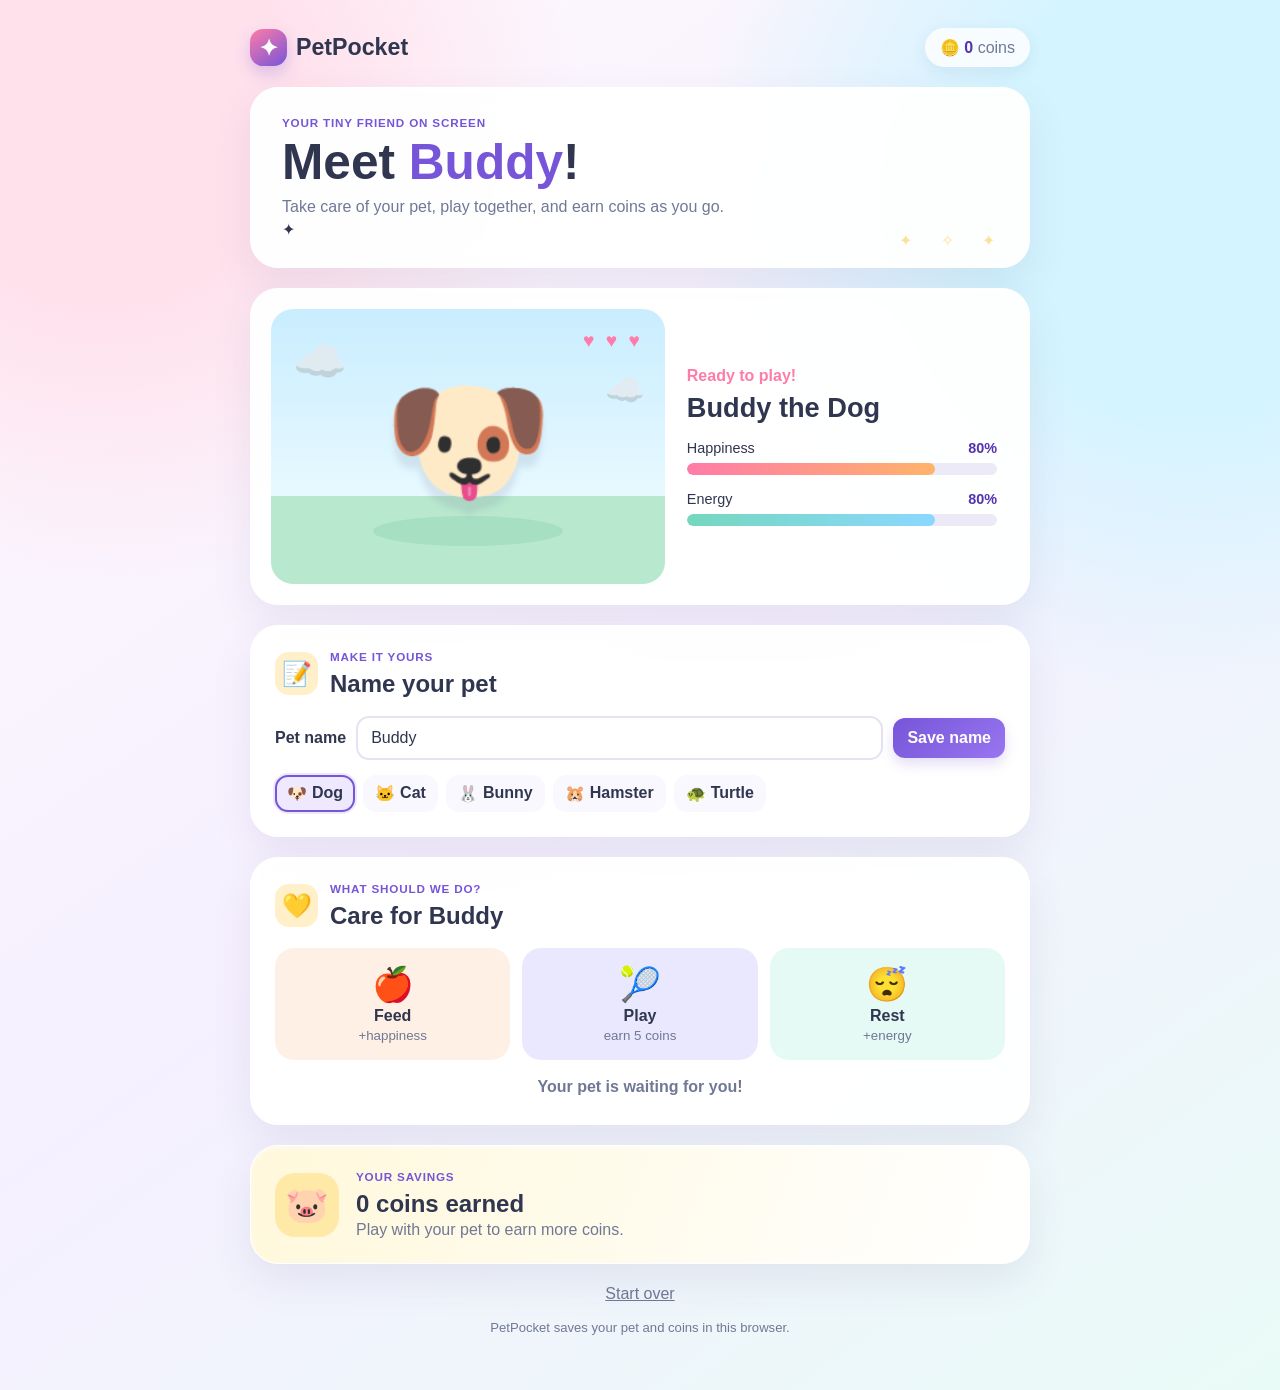
==== index.html @ 53027174 "Build PetPocket Tamagotchi game" ====
<!doctype html>
<html lang="en">
<head>
  <meta charset="utf-8">
  <meta name="viewport" content="width=device-width, initial-scale=1">
  <meta http-equiv="refresh" content="0; url=public/index.html">
  <title>PetPocket</title>
</head>
<body>
  <p>Opening PetPocket… <a href="public/index.html">Start the pet game</a></p>
</body>
</html>
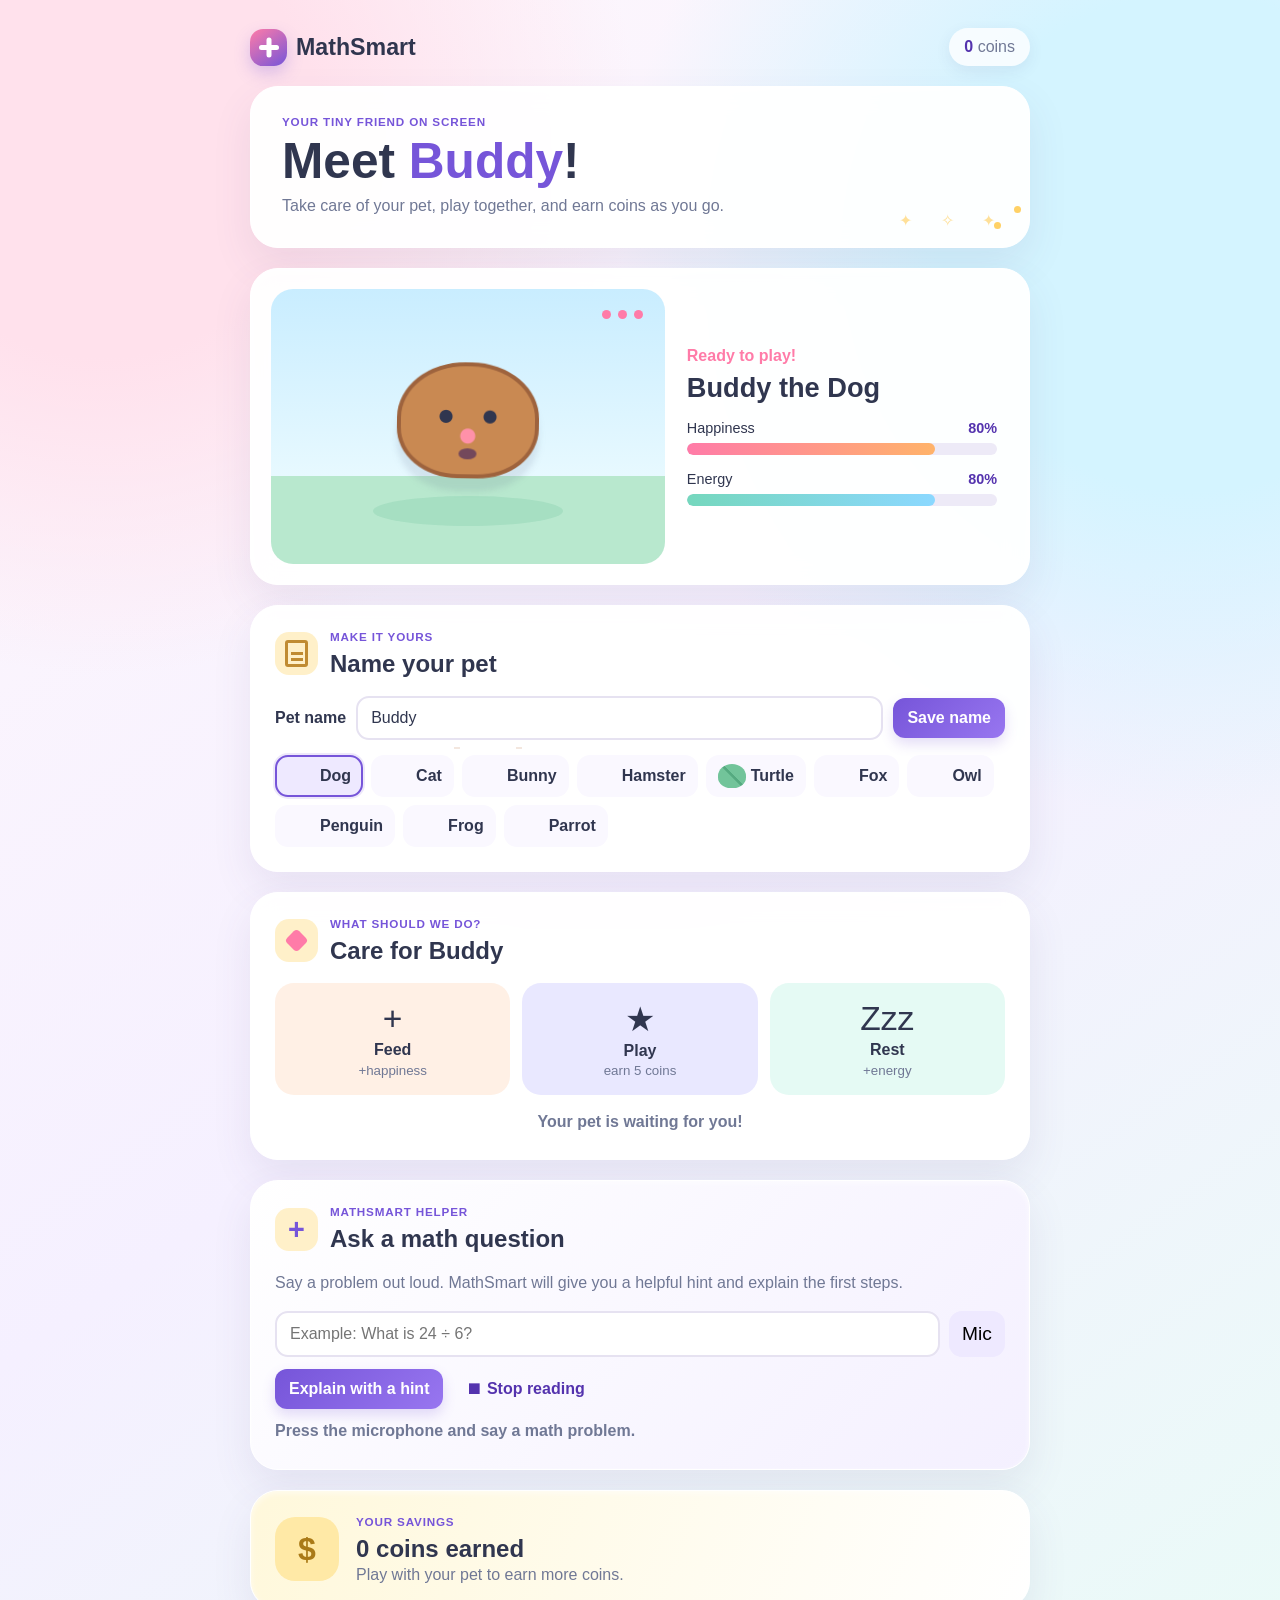
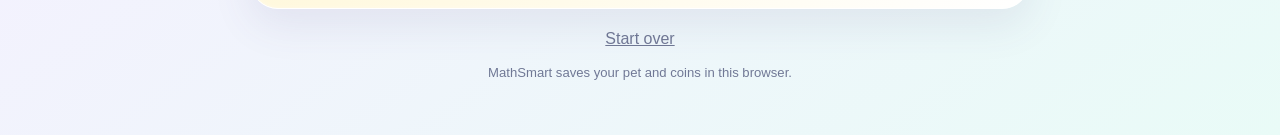
==== commit ce876439: "Make the website MathSmart" ====
--- a/index.html
+++ b/index.html
@@ -4,9 +4,9 @@
   <meta charset="utf-8">
   <meta name="viewport" content="width=device-width, initial-scale=1">
   <meta http-equiv="refresh" content="0; url=public/index.html">
-  <title>PetPocket</title>
+  <title>MathSmart</title>
 </head>
 <body>
-  <p>Opening PetPocket… <a href="public/index.html">Start the pet game</a></p>
+  <p>Opening MathSmart… <a href="public/index.html">Start MathSmart</a></p>
 </body>
 </html>
